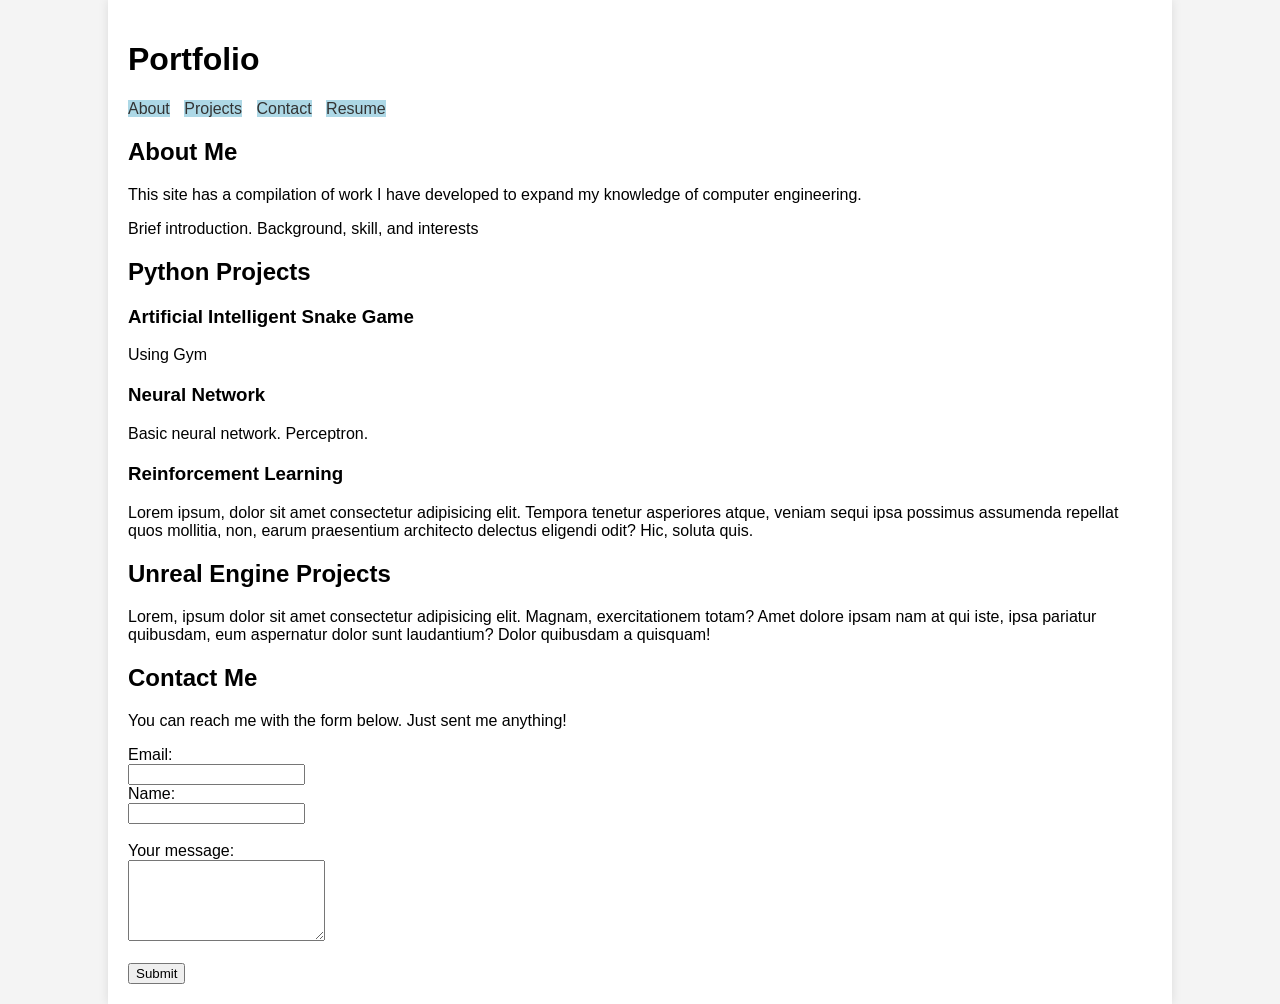
==== index.html @ d03c7f13 "add contact me form" ====
<!DOCTYPE html>
<html lang="en">

<head>
    <meta charset="UTF-8">
    <link rel="stylesheet" type="text/css" media="screen" href="style.css">

    <title>Digital Portfolio</title>
</head>
<body>
    <div class="container">
        <head>
            <h1>Portfolio</h1>
            <nav>
                <ul>
                    <li class="color-box"><a href="#about">About</a></li> 
                    <li class="color-box"><a href="#projects">Projects</a></li>
                    <li class="color-box"><a href="#contact">Contact</a></li>
                    <li class="color-box"><a href="https://karlozjose.github.io/Resume/" target="_blank">Resume</a></li>
                </ul>
            </nav>
        </head>
        
        <section id="about">
            <h2>About Me</h2>
            <p>This site has a compilation of work I have developed to expand my knowledge of computer engineering. 
            </p>
            <p>Brief introduction. Background, skill, and interests</p>
        </section>

        <section id="projects">
            <h2>Python Projects</h2>
            <div class="project">
                <h3>Artificial Intelligent Snake Game</h3>
                <!-- add image -->
                 <p>Using Gym</p>
            </div>

            <div class="project">
                <h3>Neural Network</h3>
                <!-- add image -->
                 <p>Basic neural network. Perceptron.</p>
            </div>

            <div class="project">
                <h3>Reinforcement Learning</h3>
                <!-- add image or gif -->
                 <p>Lorem ipsum, dolor sit amet consectetur adipisicing elit. Tempora tenetur asperiores atque, veniam sequi ipsa possimus assumenda repellat quos mollitia, non, earum praesentium architecto delectus eligendi odit? Hic, soluta quis.</p>
            </div>

            <h2>Unreal Engine Projects</h2>
            <div class="project">
                <p>Lorem, ipsum dolor sit amet consectetur adipisicing elit. Magnam, exercitationem totam? Amet dolore ipsam nam at qui iste, ipsa pariatur quibusdam, eum aspernatur dolor sunt laudantium? Dolor quibusdam a quisquam!</p>
            </div>
            <!-- add more proj -->
        </section>

        <section id="contact">
            <h2>Contact Me</h2>
            <p>You can reach me with the form below. Just sent me anything!</p>
            <!-- add a contact form -->
            <form action="https://formsubmit.co/54248bb4189c1a58d2a9a0d7b2546703" method="POST">
                <input type="hidden" name="_captcha" value="false">
                <label for="email">Email:</label><br>
                <input type="email" id="email" name="email" required><br>
                <label for="name">Name:</label><br>
                <input type="text" id="name" name="name" required><br><br>
                <label for="message">Your message:</label><br>
                <textarea id="message" name="message" rows ="5" cols ="22" required></textarea><br><br>
                <!-- <input type="text" name="message" placeholder = " Write your message" required><br> -->
                <button type="submit">Submit</button>
           </form>
        </section>
    </div>
    <script src="script.js"></script>
</body>
</html>
---- style.css ----
body {
    font-family: Arial, sans-serif;
    margin: 0;
    padding: 0;
    background-color: #f4f4f4;
}
textarea {
    font-family: Arial, sans-serif;
}

.container {
    width: 80%;
    margin: 0 auto;
    padding: 20px;
    background-color: #fff;
    box-shadow: 0 0 10px rgba(0,0,0,0.1);

}

header {
    text-align: center;
    padding: 20px 0;
    background-color: #333;
    color: #fff;
}

nav ul {
    list-style: none;
    padding: 0;
}
nav ul li {
    display: inline;
    margin-right: 10px;
}
nav ul li a {
    text-decoration: none;
    color: #333;
}

section {
    margin-top: 20px;
}

.project {
    margin-bottom: 20px;
}

.project img {
    max-width: 100%;
}

/* for javascript */
.color-box {
    background-color: lightblue;
    transition: 0.3s ease;
}
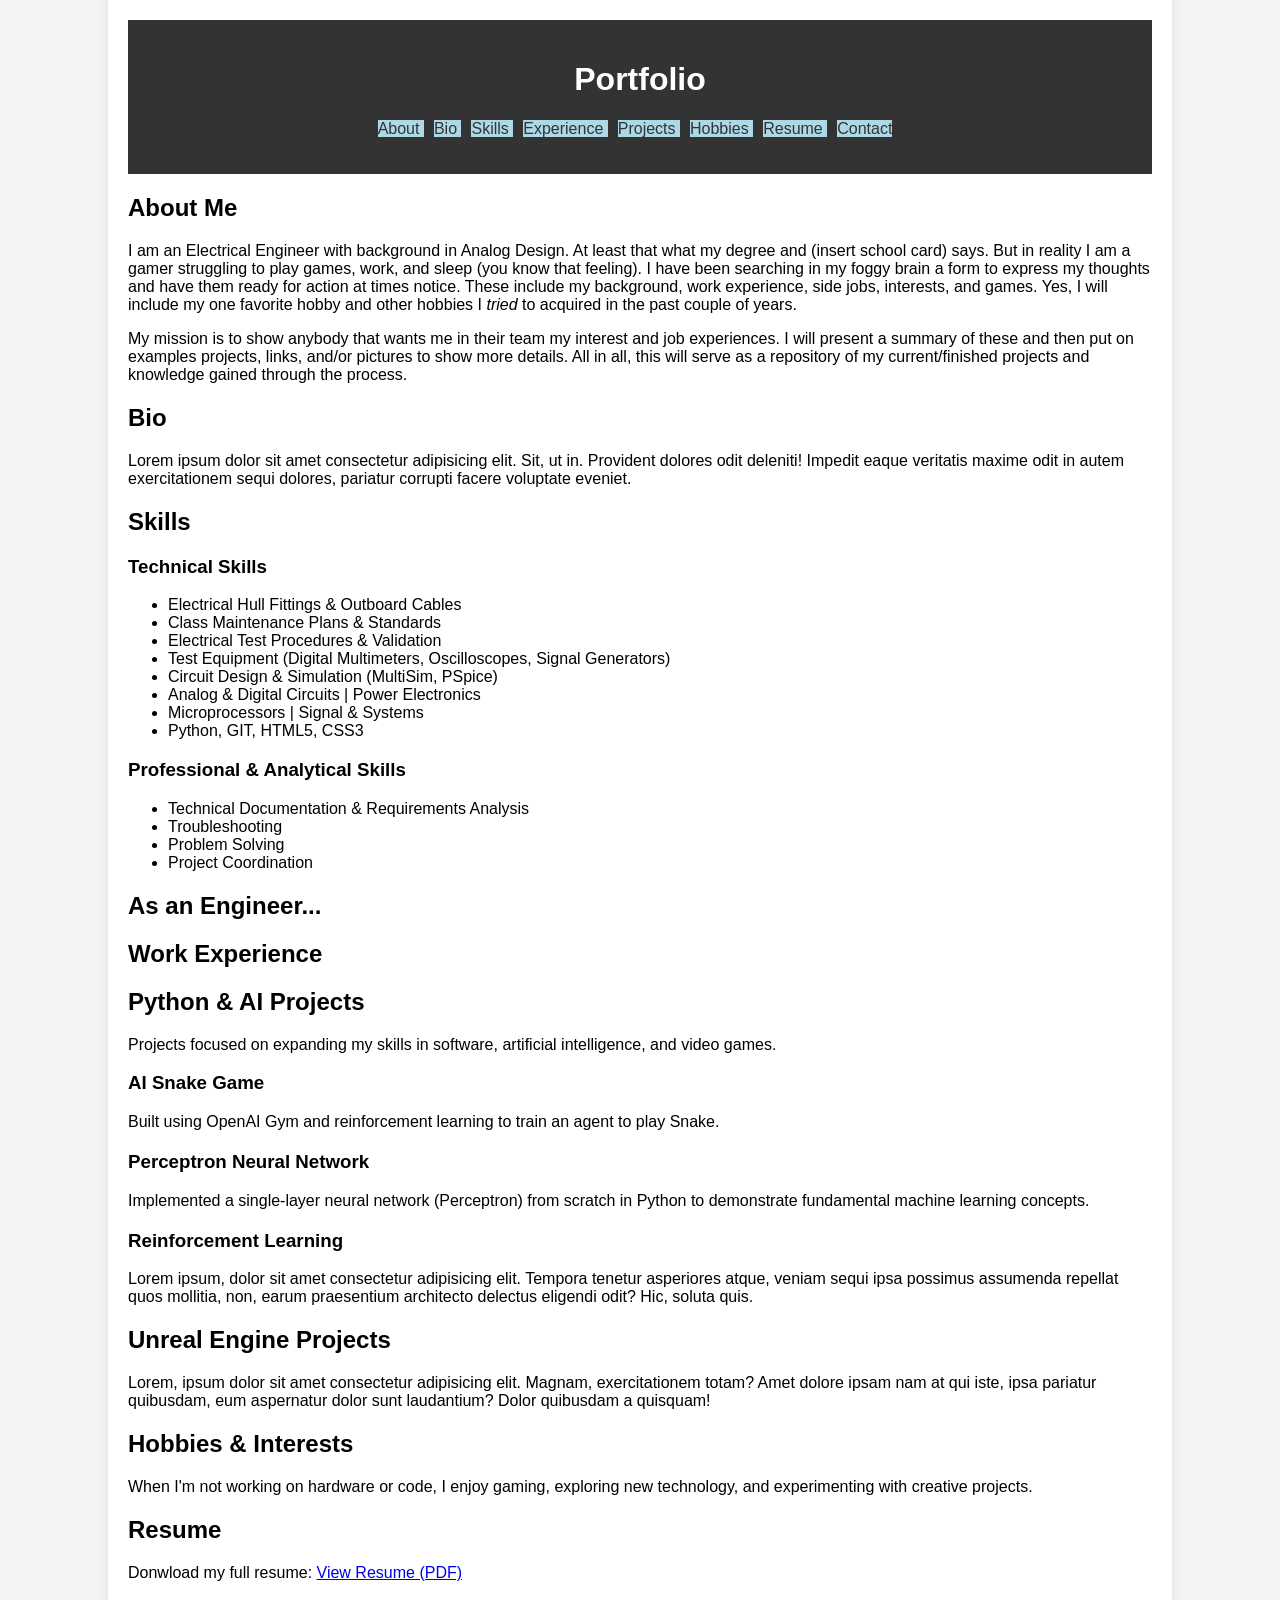
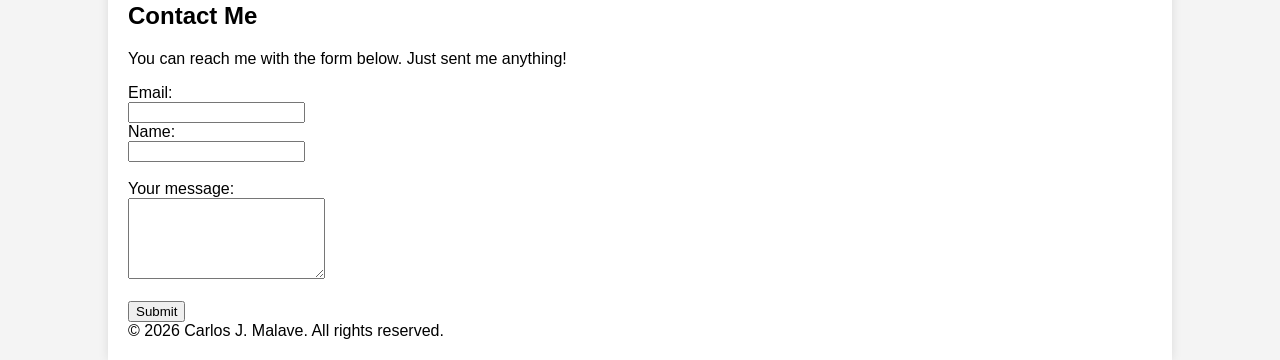
==== commit 2f85f68f: "Before messing CSS" ====
--- a/index.html
+++ b/index.html
@@ -3,75 +3,143 @@
 
 <head>
     <meta charset="UTF-8">
+    <meta name="viewport" content="width=device-width, initial-scale=1.0">
+    <title>Carlos J. Malave - Electrical Engineer</title>
     <link rel="stylesheet" type="text/css" media="screen" href="style.css">
 
-    <title>Digital Portfolio</title>
 </head>
 <body>
-    <div class="container">
-        <head>
+    <div class="container"> <!-- container, covers all the page -->
+        <!-- header info -->
+        <header>
             <h1>Portfolio</h1>
             <nav>
                 <ul>
-                    <li class="color-box"><a href="#about">About</a></li> 
-                    <li class="color-box"><a href="#projects">Projects</a></li>
-                    <li class="color-box"><a href="#contact">Contact</a></li>
-                    <li class="color-box"><a href="https://karlozjose.github.io/Resume/" target="_blank">Resume</a></li>
+                    <li class="color-box"><a href="#about">     About       </a></li>
+                    <li class="color-box"><a href="#bio">       Bio         </a></li>
+                    <li class="color-box"><a href="#skills">    Skills      </a></li>
+                    <li class="color-box"><a href="#experience">Experience  </a></li>
+                    <li class="color-box"><a href="#projects">  Projects    </a></li>
+                    <li class="color-box"><a href="#hobbies">   Hobbies     </a></li>
+                    <li class="color-box"><a href="#resume">    Resume      </a></li>
+                    <li class="color-box"><a href="#contact">   Contact     </a></li>
+                    <!-- <li class="color-box"><a href="https://karlozjose.github.io/Resume/" target="_blank">Resume</a></li> -->
                 </ul>
             </nav>
-        </head>
-        
-        <section id="about">
-            <h2>About Me</h2>
-            <p>This site has a compilation of work I have developed to expand my knowledge of computer engineering. 
-            </p>
-            <p>Brief introduction. Background, skill, and interests</p>
-        </section>
+        </header>
+        <!-- header info ends -->
 
-        <section id="projects">
-            <h2>Python Projects</h2>
-            <div class="project">
-                <h3>Artificial Intelligent Snake Game</h3>
-                <!-- add image -->
-                 <p>Using Gym</p>
-            </div>
+         <main>
+            <!-- About Section -->
+            <section id="about">
+                <h2>About Me</h2>
+                <!-- Brief introduction. Background, skill, and interests -->
+                <p>
+                    I am an Electrical Engineer with background in Analog Design. At least that what my degree and (insert school card) says. But in reality I am a gamer struggling to play games, work, and sleep (you  know that feeling). I have been searching in my foggy brain a form to express my thoughts and have them ready for action at times notice. These include my background, work experience, side jobs, interests, and games. Yes, I will include my one favorite hobby and other hobbies I <em>tried</em> to acquired in the past couple of years.
+                </p>
+                <p>
+                    My mission is to show anybody that wants me in their  team my interest and job experiences. I will present a summary of these and then put on examples projects, links, and/or pictures to show more details. All in all, this will serve as a repository of my current/finished projects and knowledge gained through the process.
+                </p>
+            </section>
+            <!-- Bio Section -->
+            <section id="bio">
+                <h2>Bio</h2>
+                <p>Lorem ipsum dolor sit amet consectetur adipisicing elit. Sit, ut in. Provident dolores odit deleniti! Impedit eaque veritatis maxime odit in autem exercitationem sequi dolores, pariatur corrupti facere voluptate eveniet.</p>
 
-            <div class="project">
-                <h3>Neural Network</h3>
-                <!-- add image -->
-                 <p>Basic neural network. Perceptron.</p>
-            </div>
+            </section>
 
-            <div class="project">
-                <h3>Reinforcement Learning</h3>
-                <!-- add image or gif -->
-                 <p>Lorem ipsum, dolor sit amet consectetur adipisicing elit. Tempora tenetur asperiores atque, veniam sequi ipsa possimus assumenda repellat quos mollitia, non, earum praesentium architecto delectus eligendi odit? Hic, soluta quis.</p>
-            </div>
+            <!-- Skills Section -->
+            <section id="skills">
+                <h2>Skills</h2>
+                <div class="skill-category">
+                    <h3>Technical Skills</h3>
+                    <ul>
+                        <li>Electrical Hull Fittings & Outboard Cables</li>
+                        <li>Class Maintenance Plans & Standards</li>
+                        <li>Electrical Test Procedures & Validation</li>
+                        <li>Test Equipment (Digital Multimeters, Oscilloscopes, Signal Generators)</li>
+                        <li>Circuit Design & Simulation (MultiSim, PSpice)</li>
+                        <li>Analog & Digital Circuits | Power Electronics</li>
+                        <li>Microprocessors | Signal & Systems</li>
+                        <li>Python, GIT, HTML5, CSS3</li>
+                     </ul>
+                </div>
+                <div class="skill-category">
+                    <h3>Professional & Analytical Skills</h3>
+                    <ul>
+                        <li>Technical Documentation & Requirements Analysis</li>
+                        <li>Troubleshooting</li>
+                        <li>Problem Solving</li>
+                        <li>Project Coordination</li>
+                    </ul>
+                </div>
+            </section>
 
-            <h2>Unreal Engine Projects</h2>
-            <div class="project">
-                <p>Lorem, ipsum dolor sit amet consectetur adipisicing elit. Magnam, exercitationem totam? Amet dolore ipsam nam at qui iste, ipsa pariatur quibusdam, eum aspernatur dolor sunt laudantium? Dolor quibusdam a quisquam!</p>
-            </div>
-            <!-- add more proj -->
-        </section>
+            <section id="experience">
+                <h2>As an Engineer...</h2>
+                <h2>Work Experience</h2>
 
-        <section id="contact">
-            <h2>Contact Me</h2>
-            <p>You can reach me with the form below. Just sent me anything!</p>
-            <!-- add a contact form -->
-            <form action="https://formsubmit.co/54248bb4189c1a58d2a9a0d7b2546703" method="POST">
-                <input type="hidden" name="_captcha" value="false">
-                <label for="email">Email:</label><br>
-                <input type="email" id="email" name="email" required><br>
-                <label for="name">Name:</label><br>
-                <input type="text" id="name" name="name" required><br><br>
-                <label for="message">Your message:</label><br>
-                <textarea id="message" name="message" rows ="5" cols ="22" required></textarea><br><br>
-                <!-- <input type="text" name="message" placeholder = " Write your message" required><br> -->
-                <button type="submit">Submit</button>
-           </form>
-        </section>
-    </div>
+            </section>
+
+            <section id="projects">
+                <h2>Python & AI Projects</h2>
+                <p>Projects focused on expanding my skills in software, artificial intelligence, and video games.</p>
+                <div class="project">
+                    <h3>AI Snake Game</h3>
+                    <!-- add image -->
+                     <p>Built using OpenAI Gym and reinforcement learning to train an agent to play Snake.</p>
+                </div>
+                <div class="project">
+                    <h3>Perceptron Neural Network</h3>
+                    <!-- add image -->
+                     <p>Implemented a single-layer neural network (Perceptron) from scratch in Python to demonstrate fundamental machine learning concepts.</p>
+                </div>
+                <div class="project">
+                    <h3>Reinforcement Learning</h3>
+                    <!-- add image or gif -->
+                     <p>Lorem ipsum, dolor sit amet consectetur adipisicing elit. Tempora tenetur asperiores atque, veniam sequi ipsa possimus assumenda repellat quos mollitia, non, earum praesentium architecto delectus eligendi odit? Hic, soluta quis.</p>
+                </div>
+                <h2>Unreal Engine Projects</h2>
+                <div class="project">
+                    <p>Lorem, ipsum dolor sit amet consectetur adipisicing elit. Magnam, exercitationem totam? Amet dolore ipsam nam at qui iste, ipsa pariatur quibusdam, eum aspernatur dolor sunt laudantium? Dolor quibusdam a quisquam!</p>
+                </div>
+                <!-- add more proj -->
+            </section>
+
+            <!-- Hobbies section -->
+            <section id="hobbies">
+                <h2>Hobbies & Interests</h2>
+                <p>When I'm not working on hardware or code, I enjoy gaming, exploring new technology, and experimenting with creative projects.</p>
+            </section>
+
+            <!-- Resume Section -->
+            <section id="resume">
+                <h2>Resume</h2>
+                <p>Donwload my full resume: <a href="/files/Carlos J. Malave Resume.pdf" target="_blank" rel="noopener noreferrer">View Resume (PDF)</a></p>
+            </section>
+
+            <section id="contact">
+                <h2>Contact Me</h2>
+                <p>You can reach me with the form below. Just sent me anything!</p>
+                <!-- add a contact form -->
+                <form action="https://formsubmit.co/54248bb4189c1a58d2a9a0d7b2546703" method="POST">
+                    <input type="hidden" name="_captcha" value="false">
+                    <label for="email">Email:</label><br>
+                    <input type="email" id="email" name="email" required><br>
+                    <label for="name">Name:</label><br>
+                    <input type="text" id="name" name="name" required><br><br>
+                    <label for="message">Your message:</label><br>
+                    <textarea id="message" name="message" rows ="5" cols ="22" required></textarea><br><br>
+                    <!-- <input type="text" name="message" placeholder = " Write your message" required><br> -->
+                    <button type="submit">Submit</button>
+               </form>
+            </section>
+         </main>
+         <footer>
+            &copy; 2026 Carlos J. Malave. All rights reserved.
+         </footer>
+    </div> <!-- container ends -->
+
     <script src="script.js"></script>
 </body>
 </html>
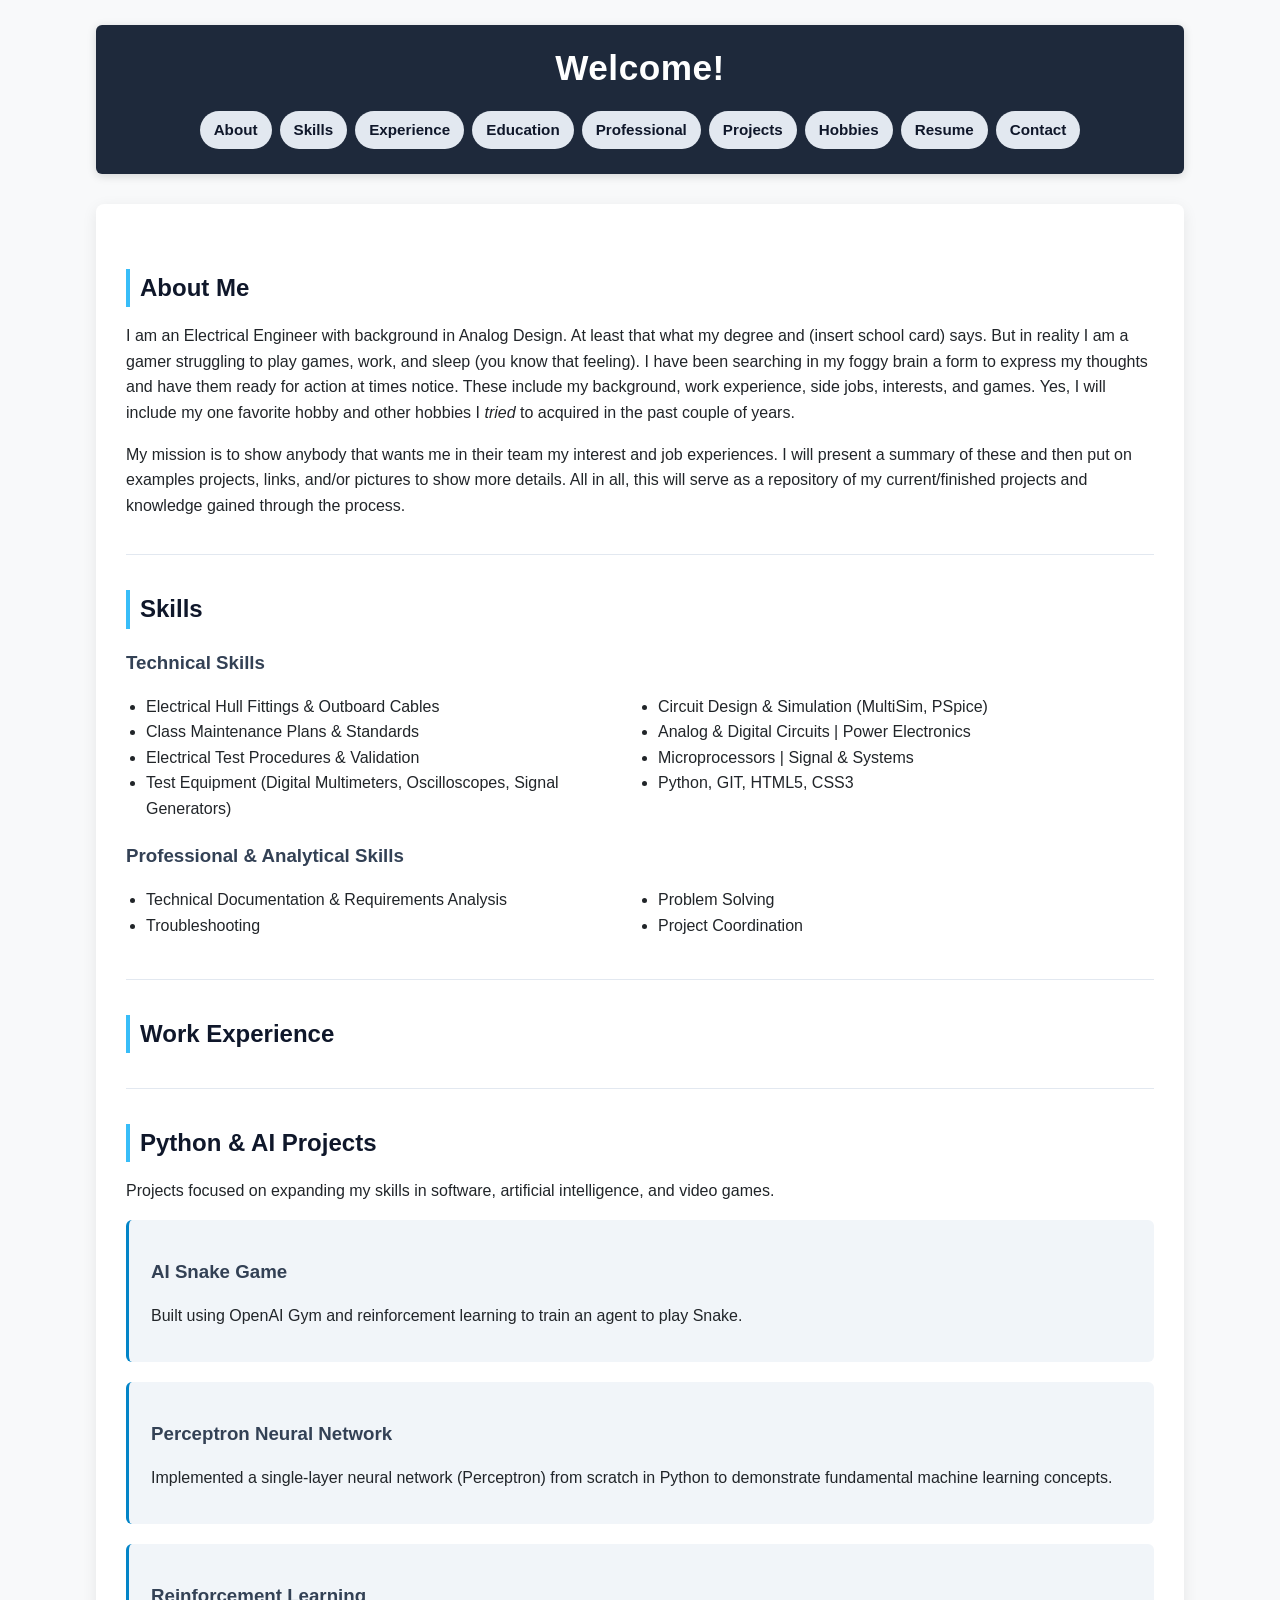
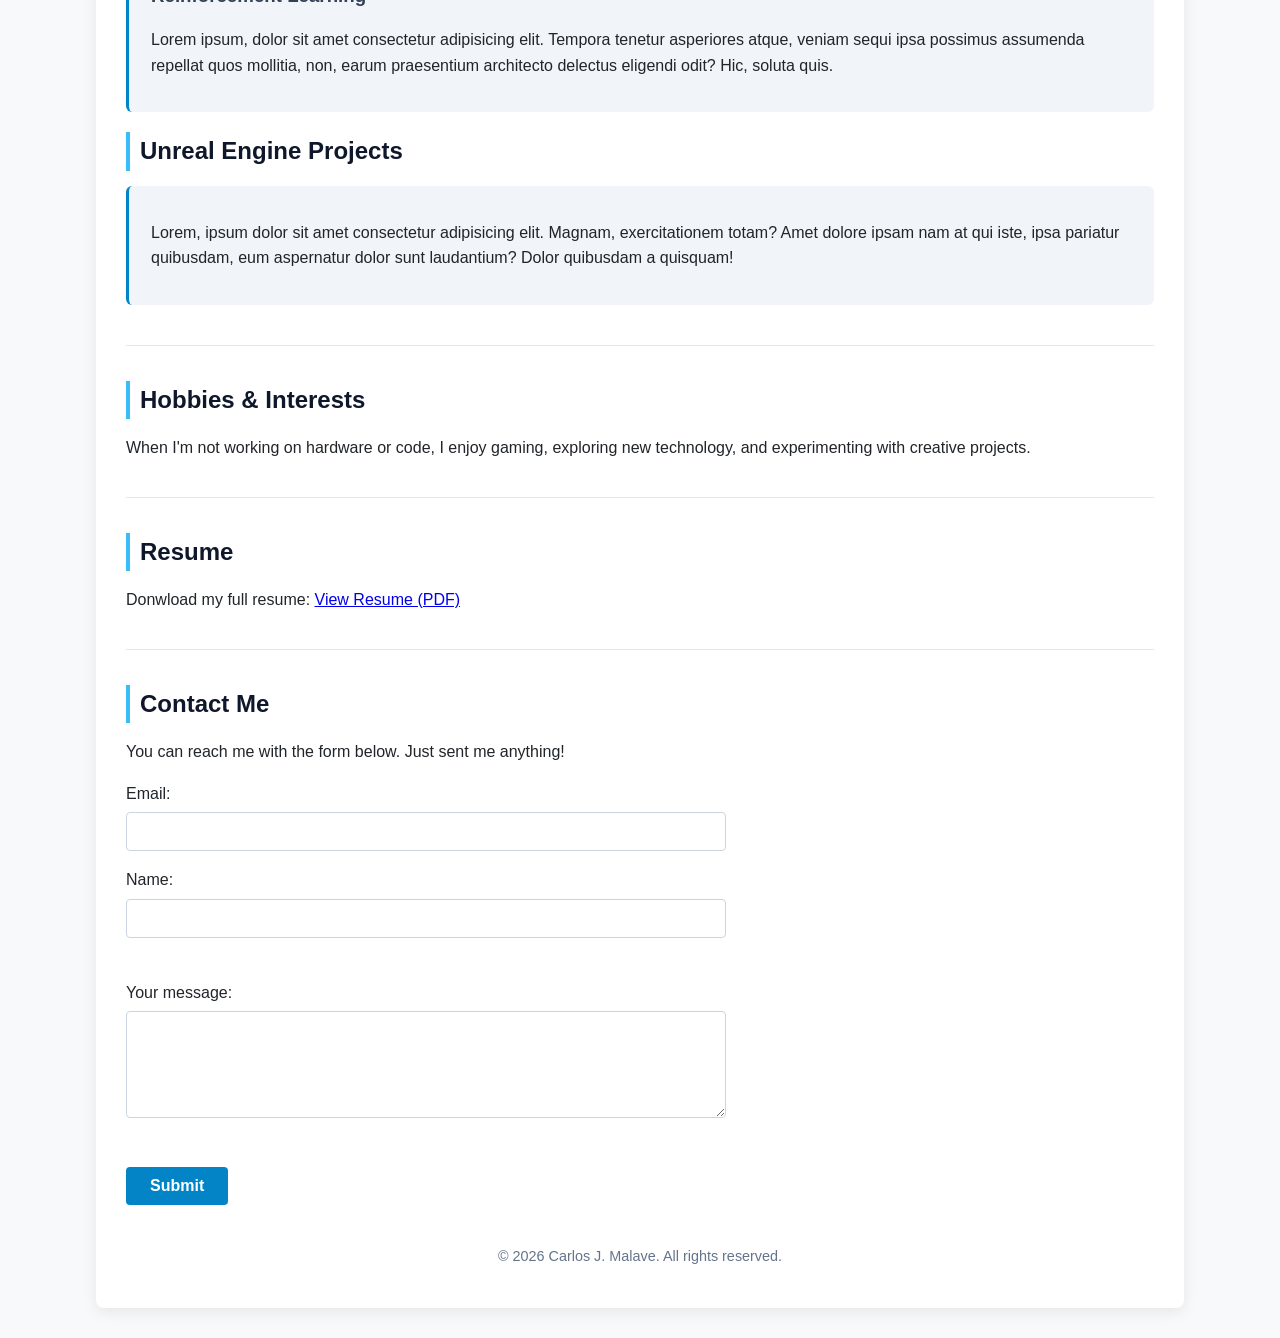
==== commit f4d89217: "Sticky Nav" ====
--- a/index.html
+++ b/index.html
@@ -9,26 +9,27 @@
 
 </head>
 <body>
+    <!-- header info -->
+    <header>
+        <h1>Welcome!</h1>
+        <nav>
+            <ul>
+                <li class="color-box"><a href="#about">     About       </a></li>
+                <!-- <li class="color-box"><a href="#bio">       Bio         </a></li> -->
+                <li class="color-box"><a href="#skills">    Skills      </a></li>
+                <li class="color-box"><a href="#experience">Experience  </a></li>
+                <li class="color-box"><a href="#Education">Education   </a></li>
+                <li class="color-box"><a href="#professional">Professional </a></li>
+                <li class="color-box"><a href="#projects">  Projects    </a></li>
+                <li class="color-box"><a href="#hobbies">   Hobbies     </a></li>
+                <li class="color-box"><a href="#resume">    Resume      </a></li>
+                <li class="color-box"><a href="#contact">   Contact     </a></li>
+            </ul>
+        </nav>
+    </header>
+    <!-- header info ends -->
+    
     <div class="container"> <!-- container, covers all the page -->
-        <!-- header info -->
-        <header>
-            <h1>Portfolio</h1>
-            <nav>
-                <ul>
-                    <li class="color-box"><a href="#about">     About       </a></li>
-                    <li class="color-box"><a href="#bio">       Bio         </a></li>
-                    <li class="color-box"><a href="#skills">    Skills      </a></li>
-                    <li class="color-box"><a href="#experience">Experience  </a></li>
-                    <li class="color-box"><a href="#projects">  Projects    </a></li>
-                    <li class="color-box"><a href="#hobbies">   Hobbies     </a></li>
-                    <li class="color-box"><a href="#resume">    Resume      </a></li>
-                    <li class="color-box"><a href="#contact">   Contact     </a></li>
-                    <!-- <li class="color-box"><a href="https://karlozjose.github.io/Resume/" target="_blank">Resume</a></li> -->
-                </ul>
-            </nav>
-        </header>
-        <!-- header info ends -->
-
          <main>
             <!-- About Section -->
             <section id="about">
@@ -42,7 +43,7 @@
                 </p>
             </section>
             <!-- Bio Section -->
-            <section id="bio">
+            <section id="bio" hidden>
                 <h2>Bio</h2>
                 <p>Lorem ipsum dolor sit amet consectetur adipisicing elit. Sit, ut in. Provident dolores odit deleniti! Impedit eaque veritatis maxime odit in autem exercitationem sequi dolores, pariatur corrupti facere voluptate eveniet.</p>
 
@@ -76,7 +77,6 @@
             </section>
 
             <section id="experience">
-                <h2>As an Engineer...</h2>
                 <h2>Work Experience</h2>
 
             </section>
@@ -122,7 +122,7 @@
                 <h2>Contact Me</h2>
                 <p>You can reach me with the form below. Just sent me anything!</p>
                 <!-- add a contact form -->
-                <form action="https://formsubmit.co/54248bb4189c1a58d2a9a0d7b2546703" method="POST">
+                <form action="https://formsubmit.co/el/libeje" method="POST" enctype="multipart/form-data">
                     <input type="hidden" name="_captcha" value="false">
                     <label for="email">Email:</label><br>
                     <input type="email" id="email" name="email" required><br>
@@ -140,6 +140,7 @@
          </footer>
     </div> <!-- container ends -->
 
-    <script src="script.js"></script>
+    <!-- not used -->
+    <!-- <script src="script.js"></script> -->
 </body>
 </html>
--- a/style.css
+++ b/style.css
@@ -1,56 +1,197 @@
+/* General Reset & Base Styles */
+* {
+    box-sizing: border-box;
+}
+
+html {
+    scroll-behavior: smooth;
+}
+
+section {
+    scroll-margin-top: 185px;
+}
+
 body {
-    font-family: Arial, sans-serif;
+    font-family: 'Segoe UI', Tahoma, Geneva, Verdana, sans-serif;
     margin: 0;
     padding: 0;
-    background-color: #f4f4f4;
-}
-textarea {
-    font-family: Arial, sans-serif;
+    background-color: #f8f9fa;
+    color: #212529;
+    line-height: 1.6;
 }
 
+/* Page Container */
 .container {
-    width: 80%;
-    margin: 0 auto;
-    padding: 20px;
-    background-color: #fff;
-    box-shadow: 0 0 10px rgba(0,0,0,0.1);
-
+    width: 85%;
+    max-width: 1100px;
+    margin: 30px auto;
+    padding: 30px;
+    background-color: #ffffff;
+    box-shadow: 0 4px 15px rgba(0, 0, 0, 0.08);
+    border-radius: 8px;
 }
 
+/* Header & Navigation */
 header {
+    /* Sticky behavior */
+    position: sticky;
+    top: 0;
+    z-index: 1000; 
+
+    /* Visuals */
+    width: 85%;
+    max-width: 1100px;
+    margin: 25px auto;
     text-align: center;
-    padding: 20px 0;
-    background-color: #333;
-    color: #fff;
+    padding: 25px 20px;
+    padding-top: 15px;
+    background-color: #1e293b;
+    color: #ffffff;
+    border-radius: 6px;
+    box-shadow: 0 2px 10px rgba(0, 0, 0, 0.15);
+}
+
+header h1 {
+    margin: 0 0 15px 0;
+    font-size: 2.2rem;
+    letter-spacing: 0.5px;
 }
 
 nav ul {
     list-style: none;
     padding: 0;
-}
-nav ul li {
-    display: inline;
-    margin-right: 10px;
-}
-nav ul li a {
-    text-decoration: none;
-    color: #333;
+    margin: 0;
+    display: flex;
+    flex-wrap: wrap;
+    justify-content: center;
+    gap: 8px;
 }
 
-section {
-    margin-top: 20px;
+nav ul li {
+    display: inline-block;
 }
 
+/* Styled Navigation Pills */
+.color-box {
+    background-color: #e2e8f0;
+    border-radius: 20px;
+    padding: 6px 14px;
+    transition: background-color 0.3s ease, transform 0.2s ease;
+}
+
+.color-box:hover {
+    background-color: #38bdf8;
+    transform: translateY(-2px);
+}
+
+.color-box a {
+    text-decoration: none;
+    color: #0f172a;
+    font-weight: 600;
+    font-size: 0.95rem;
+}
+
+.color-box:hover a {
+    color: #ffffff;
+}
+
+/* Content Sections */
+section {
+    margin-top: 35px;
+    padding-bottom: 20px;
+    border-bottom: 1px solid #e2e8f0;
+}
+
+section:last-of-type {
+    border-bottom: none;
+}
+
+h2 {
+    color: #0f172a;
+    border-left: 4px solid #38bdf8;
+    padding-left: 10px;
+    margin-bottom: 15px;
+}
+
+h3 {
+    color: #334155;
+    margin-bottom: 8px;
+}
+
+/* Skills Layout */
+.skill-category {
+    margin-bottom: 20px;
+}
+
+.skill-category ul {
+    columns: 2;
+    -webkit-columns: 2;
+    -moz-columns: 2;
+    padding-left: 20px;
+}
+
+/* Projects Cards */
 .project {
+    background: #f1f5f9;
+    padding: 18px 22px;
+    border-radius: 6px;
     margin-bottom: 20px;
+    border-left: 3px solid #0284c7;
 }
 
 .project img {
     max-width: 100%;
+    height: auto;
+    border-radius: 4px;
+    margin-top: 10px;
 }
 
-/* for javascript */
-.color-box {
-    background-color: lightblue;
-    transition: 0.3s ease;
+/* Contact Form Styling */
+form {
+    max-width: 600px;
+}
+
+input[type="text"],
+input[type="email"],
+textarea {
+    width: 100%;
+    padding: 10px 12px;
+    margin-top: 6px;
+    margin-bottom: 16px;
+    border: 1px solid #cbd5e1;
+    border-radius: 4px;
+    font-family: inherit;
+    font-size: 0.95rem;
+}
+
+input[type="text"]:focus,
+input[type="email"]:focus,
+textarea:focus {
+    outline: none;
+    border-color: #0284c7;
+    box-shadow: 0 0 0 3px rgba(2, 132, 199, 0.15);
+}
+
+button[type="submit"] {
+    background-color: #0284c7;
+    color: #ffffff;
+    border: none;
+    padding: 10px 24px;
+    font-size: 1rem;
+    font-weight: 600;
+    border-radius: 4px;
+    cursor: pointer;
+    transition: background-color 0.2s ease;
+}
+
+button[type="submit"]:hover {
+    background-color: #0369a1;
+}
+
+/* Footer */
+footer {
+    text-align: center;
+    padding: 20px 0 10px 0;
+    color: #64748b;
+    font-size: 0.9rem;
 }
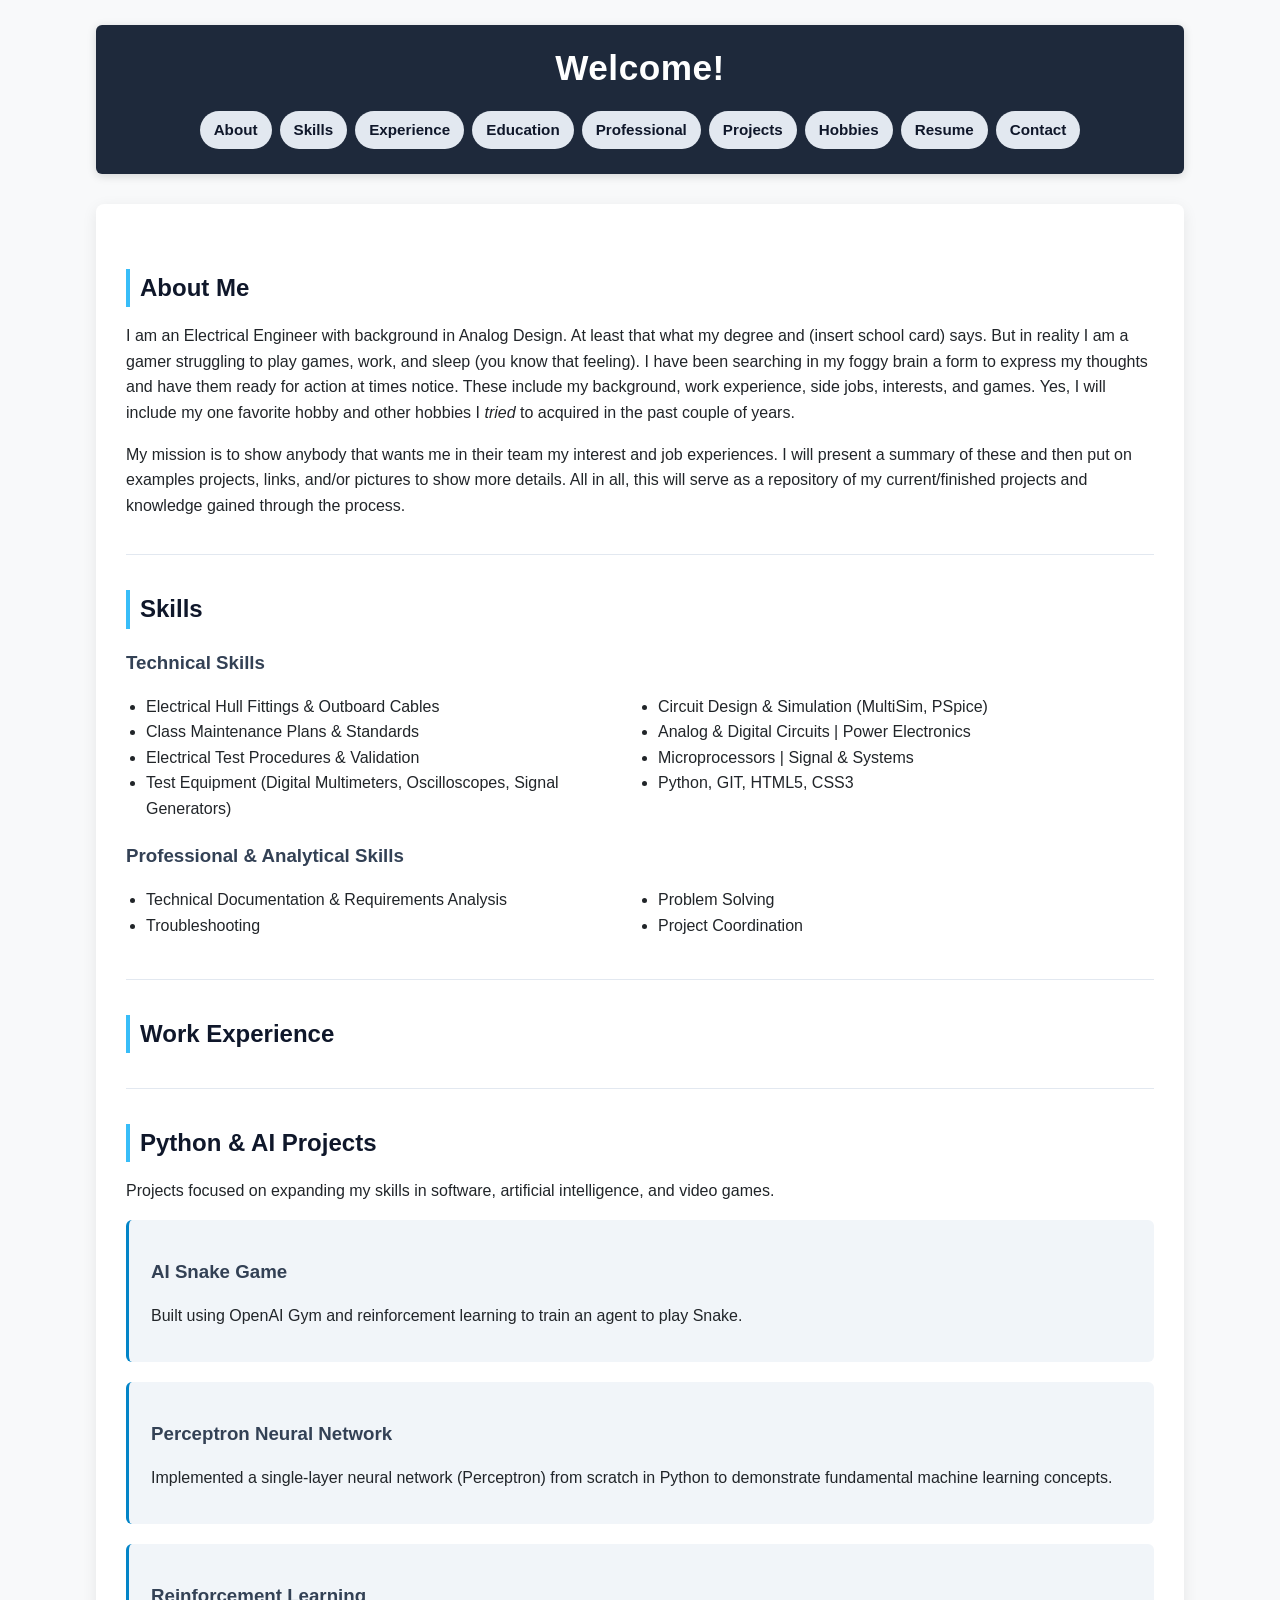
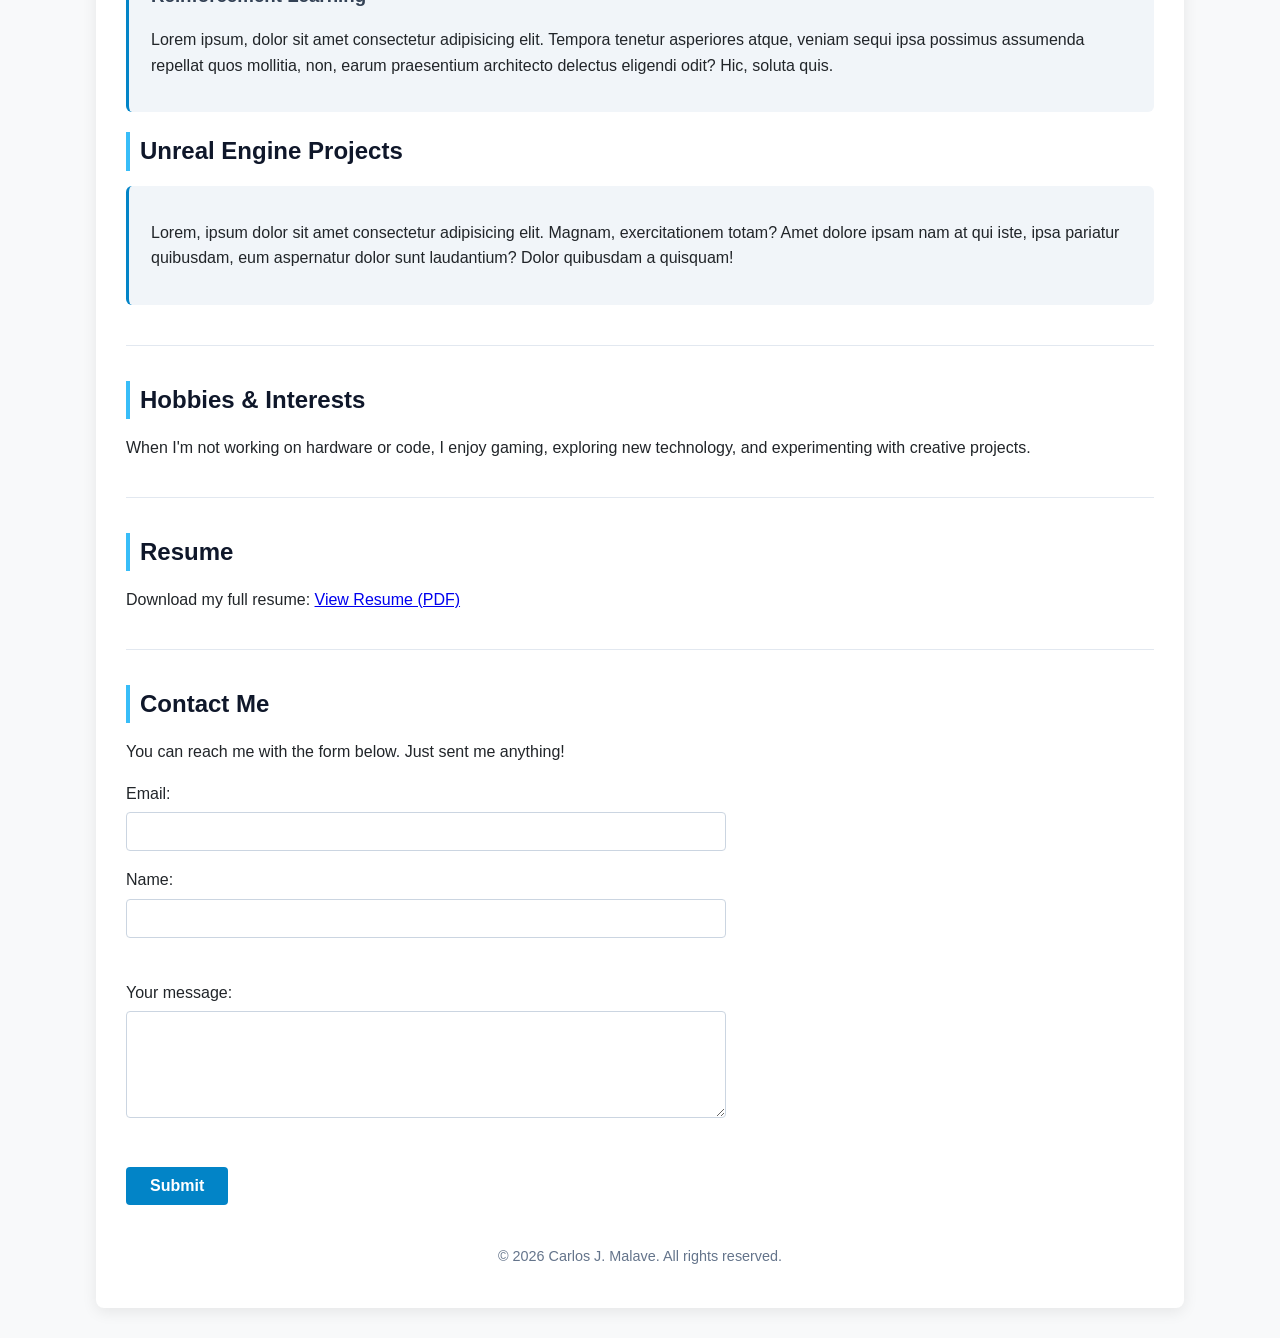
==== commit 2452b648: "Link Fixed" ====
--- a/index.html
+++ b/index.html
@@ -15,10 +15,9 @@
         <nav>
             <ul>
                 <li class="color-box"><a href="#about">     About       </a></li>
-                <!-- <li class="color-box"><a href="#bio">       Bio         </a></li> -->
                 <li class="color-box"><a href="#skills">    Skills      </a></li>
                 <li class="color-box"><a href="#experience">Experience  </a></li>
-                <li class="color-box"><a href="#Education">Education   </a></li>
+                <li class="color-box"><a href="#Education"> Education   </a></li>
                 <li class="color-box"><a href="#professional">Professional </a></li>
                 <li class="color-box"><a href="#projects">  Projects    </a></li>
                 <li class="color-box"><a href="#hobbies">   Hobbies     </a></li>
@@ -115,7 +114,7 @@
             <!-- Resume Section -->
             <section id="resume">
                 <h2>Resume</h2>
-                <p>Donwload my full resume: <a href="/files/Carlos J. Malave Resume.pdf" target="_blank" rel="noopener noreferrer">View Resume (PDF)</a></p>
+                <p>Download my full resume: <a href="files/Carlos J. Malave Resume.pdf" target="_blank" rel="noopener noreferrer">View Resume (PDF)</a></p> <!-- Do not use leading "/" -->
             </section>
 
             <section id="contact">
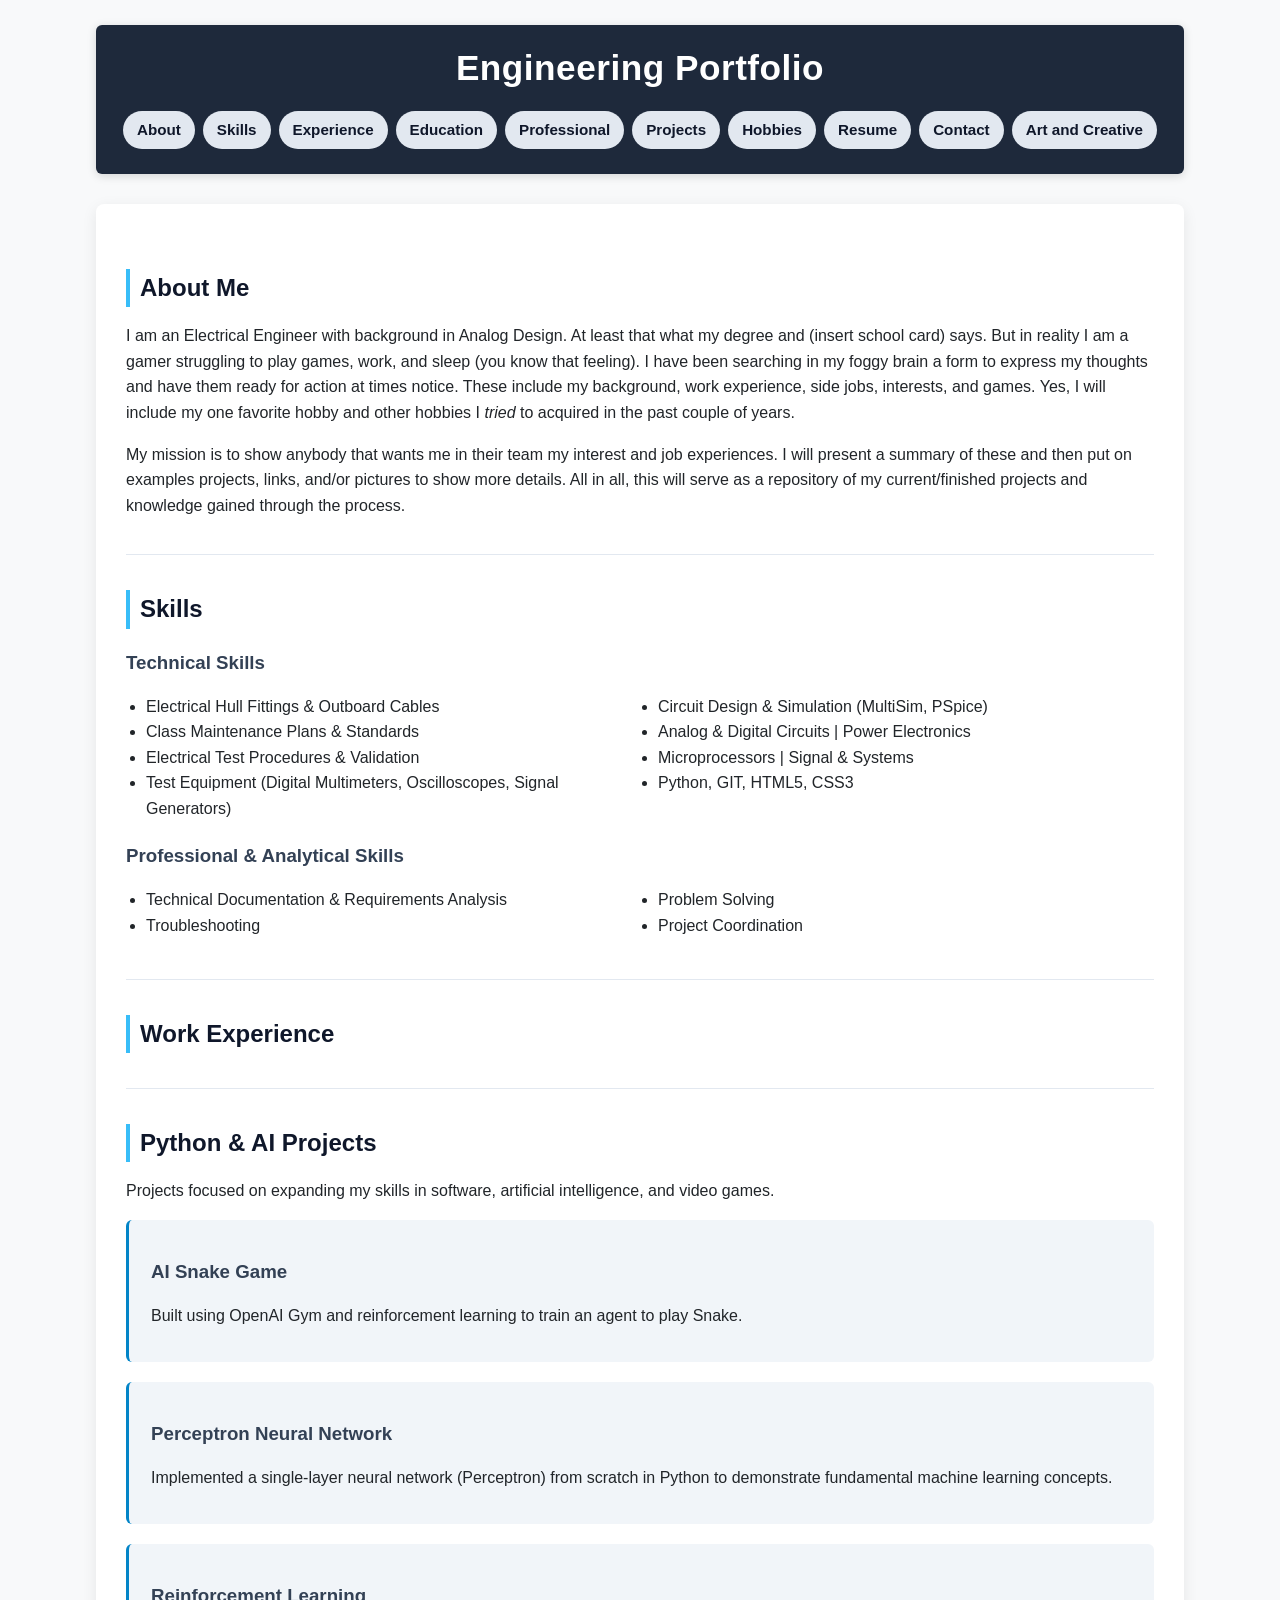
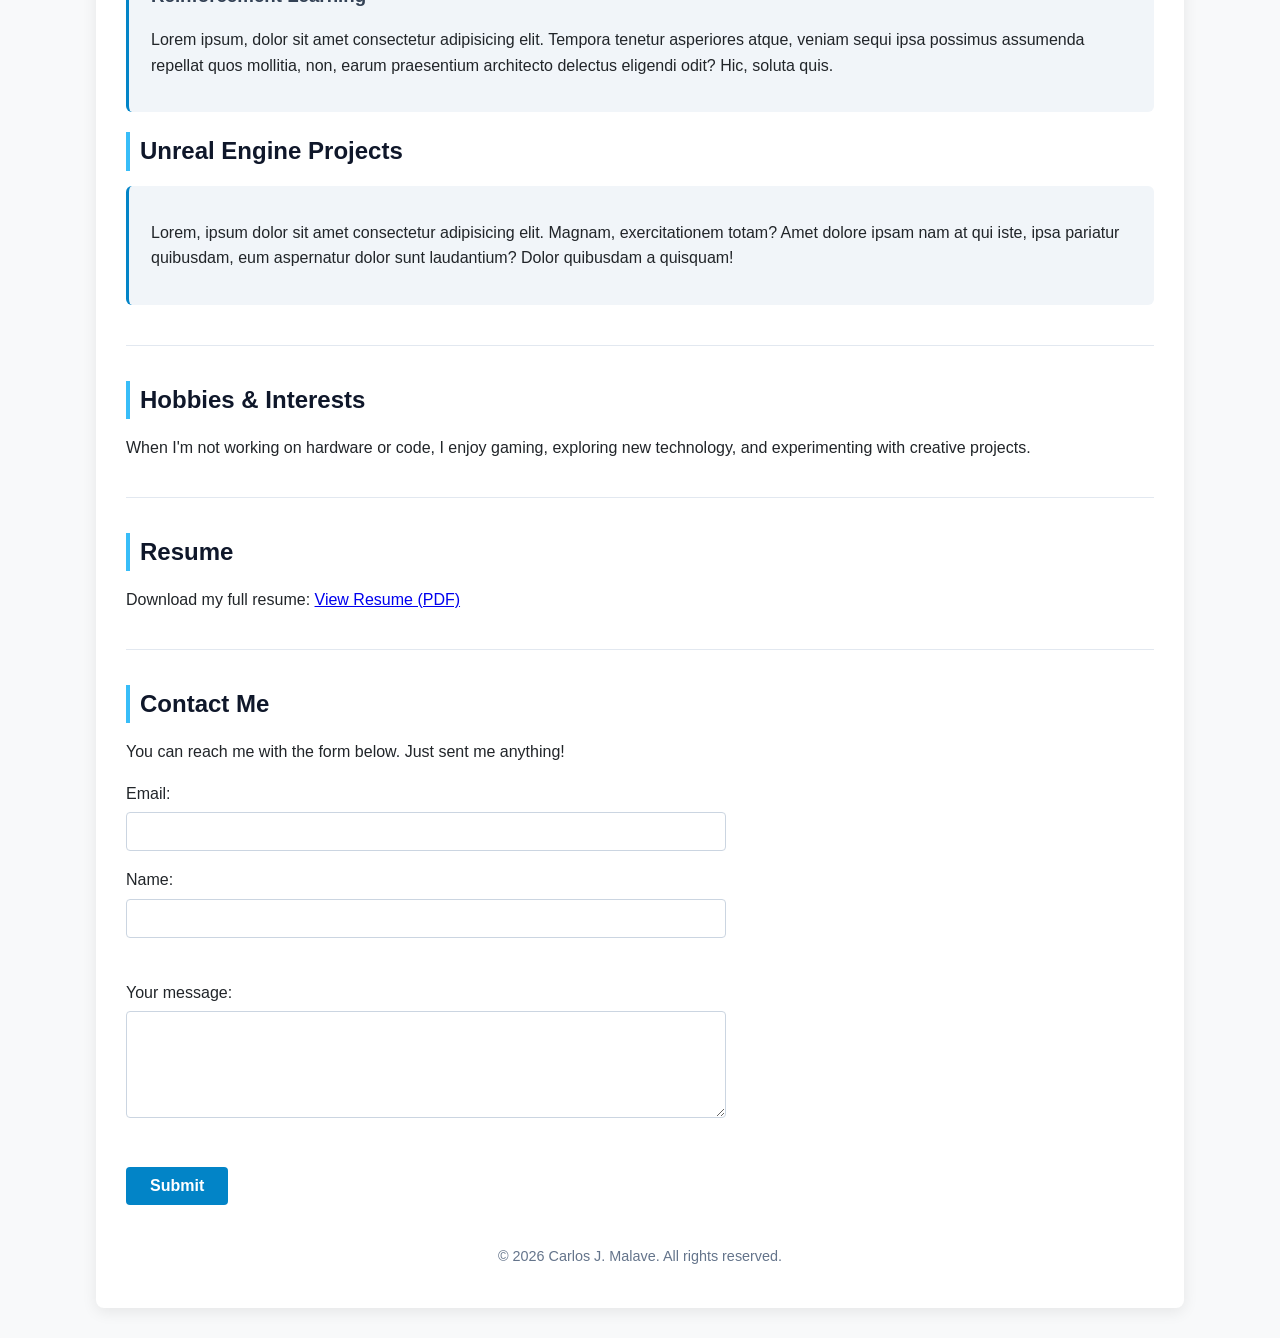
==== commit 6d06afc4: "Transitions" ====
--- a/index.html
+++ b/index.html
@@ -11,18 +11,20 @@
 <body>
     <!-- header info -->
     <header>
-        <h1>Welcome!</h1>
+        <h1>Engineering Portfolio</h1>
         <nav>
             <ul>
                 <li class="color-box"><a href="#about">     About       </a></li>
                 <li class="color-box"><a href="#skills">    Skills      </a></li>
                 <li class="color-box"><a href="#experience">Experience  </a></li>
                 <li class="color-box"><a href="#Education"> Education   </a></li>
-                <li class="color-box"><a href="#professional">Professional </a></li>
+                <li class="color-box"><a href="#professional">Professional      </a></li>
                 <li class="color-box"><a href="#projects">  Projects    </a></li>
                 <li class="color-box"><a href="#hobbies">   Hobbies     </a></li>
                 <li class="color-box"><a href="#resume">    Resume      </a></li>
                 <li class="color-box"><a href="#contact">   Contact     </a></li>
+                <!-- External links -->
+                <li class="color-box"><a href="art.html">   Art and Creative    </a></li>
             </ul>
         </nav>
     </header>
@@ -129,7 +131,6 @@
                     <input type="text" id="name" name="name" required><br><br>
                     <label for="message">Your message:</label><br>
                     <textarea id="message" name="message" rows ="5" cols ="22" required></textarea><br><br>
-                    <!-- <input type="text" name="message" placeholder = " Write your message" required><br> -->
                     <button type="submit">Submit</button>
                </form>
             </section>
@@ -140,6 +141,6 @@
     </div> <!-- container ends -->
 
     <!-- not used -->
-    <!-- <script src="script.js"></script> -->
+    <script src="script.js"></script>
 </body>
 </html>
--- a/style.css
+++ b/style.css
@@ -18,6 +18,19 @@
     background-color: #f8f9fa;
     color: #212529;
     line-height: 1.6;
+    /* Fade-in setup */
+    opacity: 0;
+    transition: opacity 0.4s ease-in-out;
+}
+
+/* Class added when page is ready */
+body.page-loaded {
+    opacity: 1;
+}
+
+/* Class added when leaving page */
+body.page-fading-out {
+    opacity: 0;
 }
 
 /* Page Container */
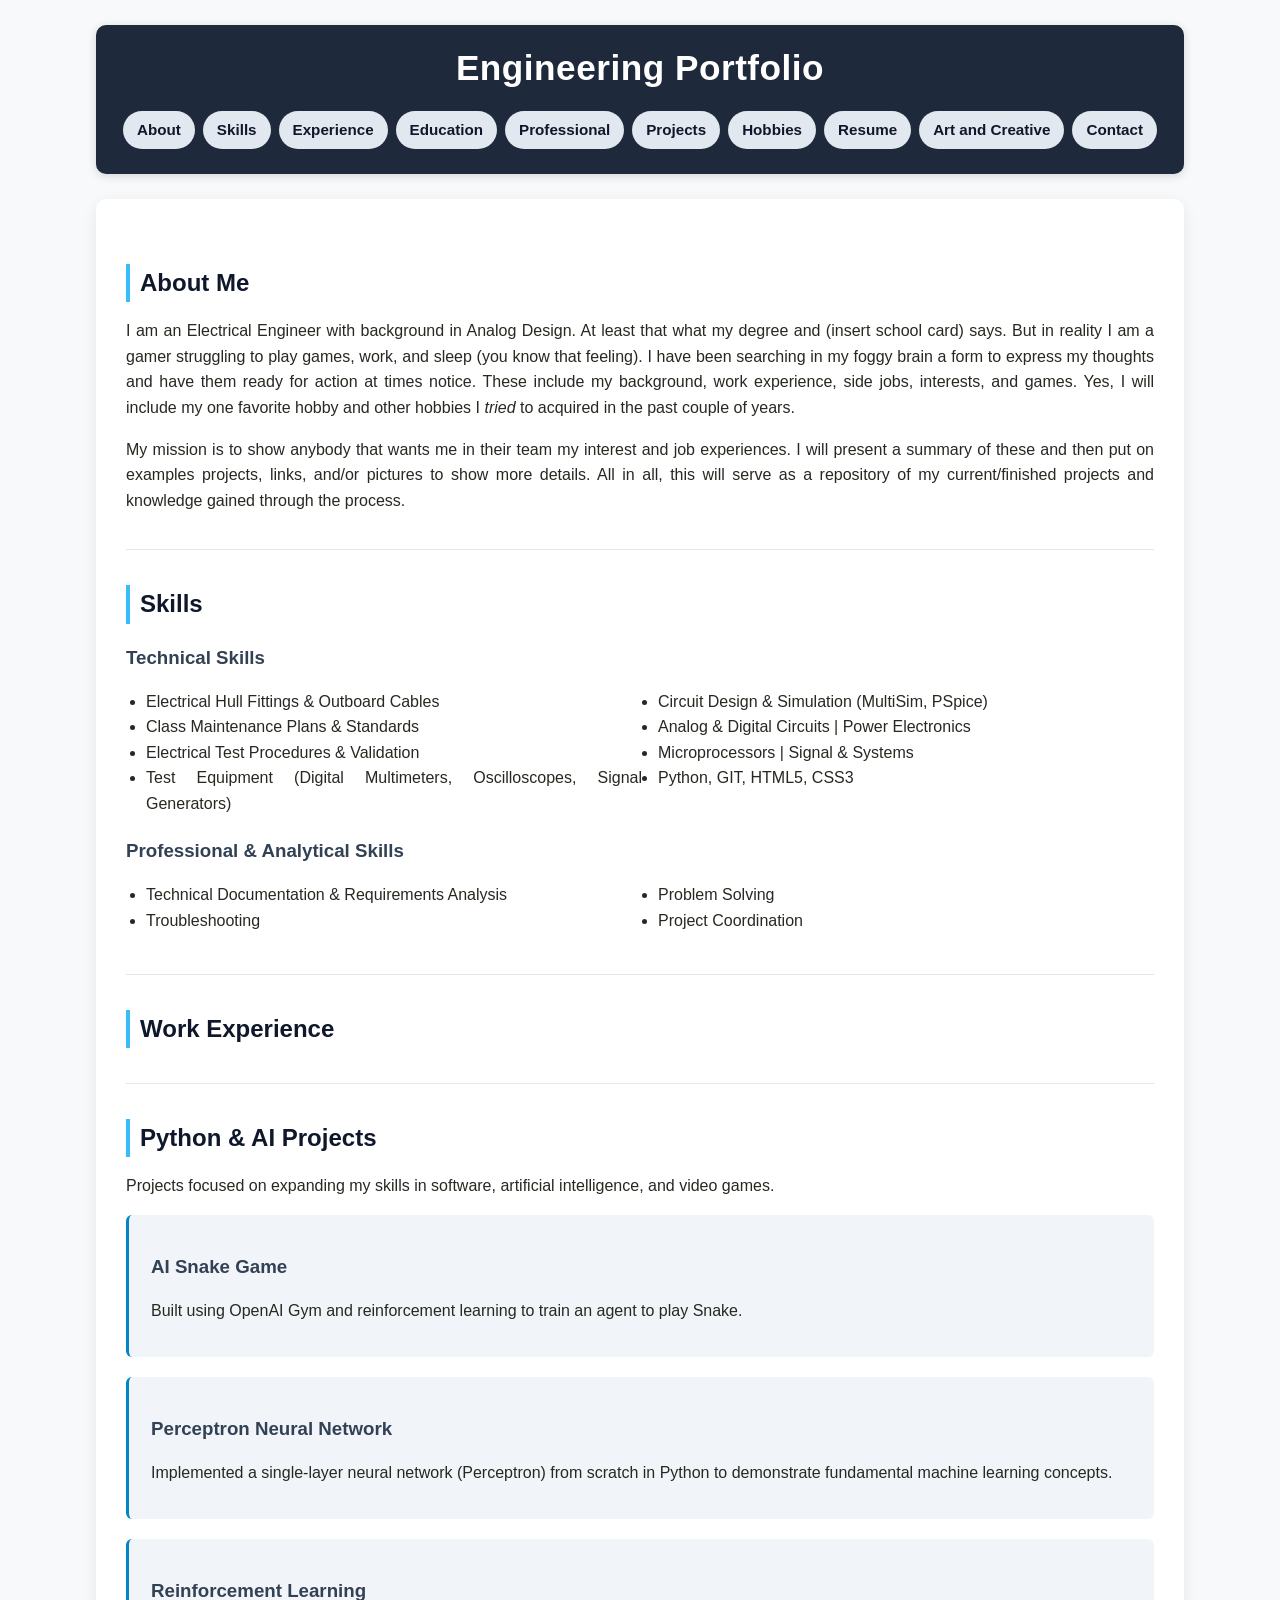
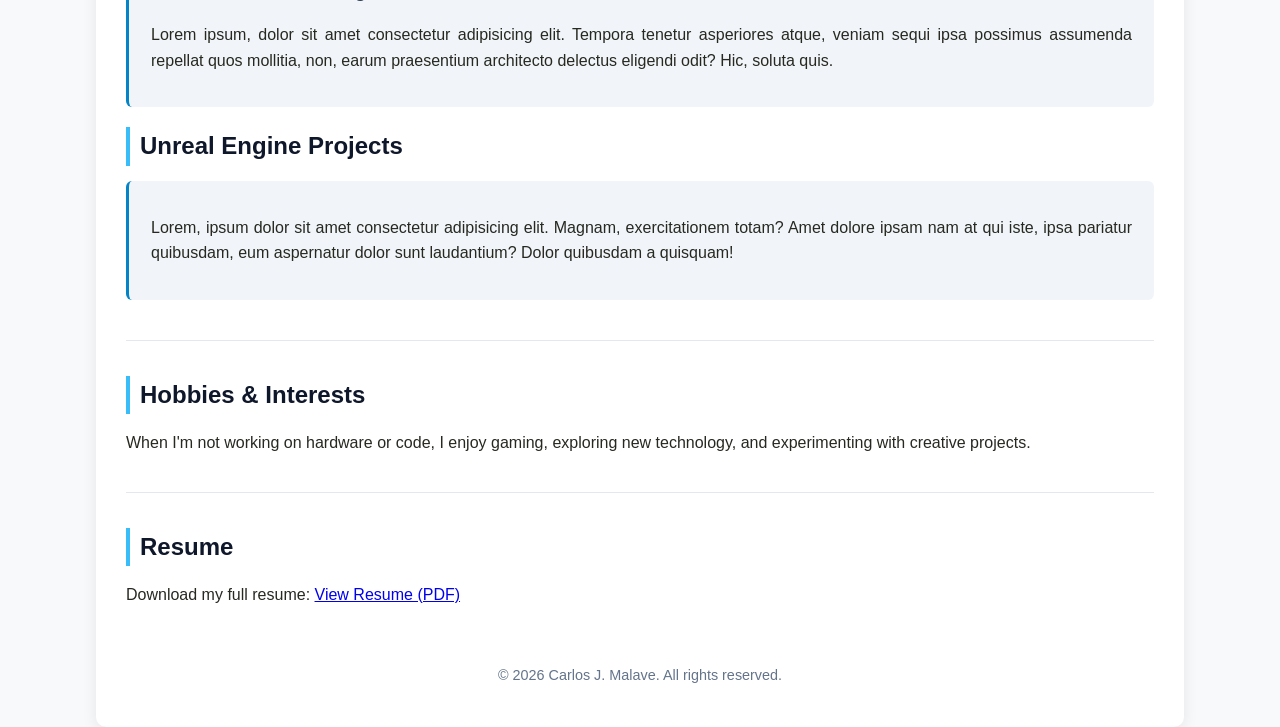
==== commit 114d0a50: "Seperated Contacts to another page" ====
--- a/index.html
+++ b/index.html
@@ -4,8 +4,9 @@
 <head>
     <meta charset="UTF-8">
     <meta name="viewport" content="width=device-width, initial-scale=1.0">
+    <link rel="stylesheet" type="text/css" media="screen" href="style.css">
+
     <title>Carlos J. Malave - Electrical Engineer</title>
-    <link rel="stylesheet" type="text/css" media="screen" href="style.css">
 
 </head>
 <body>
@@ -17,14 +18,14 @@
                 <li class="color-box"><a href="#about">     About       </a></li>
                 <li class="color-box"><a href="#skills">    Skills      </a></li>
                 <li class="color-box"><a href="#experience">Experience  </a></li>
-                <li class="color-box"><a href="#Education"> Education   </a></li>
+                <li class="color-box"><a href="#education"> Education   </a></li>
                 <li class="color-box"><a href="#professional">Professional      </a></li>
                 <li class="color-box"><a href="#projects">  Projects    </a></li>
                 <li class="color-box"><a href="#hobbies">   Hobbies     </a></li>
                 <li class="color-box"><a href="#resume">    Resume      </a></li>
-                <li class="color-box"><a href="#contact">   Contact     </a></li>
                 <!-- External links -->
                 <li class="color-box"><a href="art.html">   Art and Creative    </a></li>
+                <li class="color-box"><a href="contact.html">   Contact     </a></li>
             </ul>
         </nav>
     </header>
@@ -118,29 +119,14 @@
                 <h2>Resume</h2>
                 <p>Download my full resume: <a href="files/Carlos J. Malave Resume.pdf" target="_blank" rel="noopener noreferrer">View Resume (PDF)</a></p> <!-- Do not use leading "/" -->
             </section>
+         </main>
 
-            <section id="contact">
-                <h2>Contact Me</h2>
-                <p>You can reach me with the form below. Just sent me anything!</p>
-                <!-- add a contact form -->
-                <form action="https://formsubmit.co/el/libeje" method="POST" enctype="multipart/form-data">
-                    <input type="hidden" name="_captcha" value="false">
-                    <label for="email">Email:</label><br>
-                    <input type="email" id="email" name="email" required><br>
-                    <label for="name">Name:</label><br>
-                    <input type="text" id="name" name="name" required><br><br>
-                    <label for="message">Your message:</label><br>
-                    <textarea id="message" name="message" rows ="5" cols ="22" required></textarea><br><br>
-                    <button type="submit">Submit</button>
-               </form>
-            </section>
-         </main>
          <footer>
             &copy; 2026 Carlos J. Malave. All rights reserved.
          </footer>
+
     </div> <!-- container ends -->
 
-    <!-- not used -->
     <script src="script.js"></script>
 </body>
 </html>
--- a/style.css
+++ b/style.css
@@ -16,7 +16,7 @@
     margin: 0;
     padding: 0;
     background-color: #f8f9fa;
-    color: #212529;
+    color: #272921;
     line-height: 1.6;
     /* Fade-in setup */
     opacity: 0;
@@ -37,11 +37,12 @@
 .container {
     width: 85%;
     max-width: 1100px;
-    margin: 30px auto;
+    margin: 0px auto;
     padding: 30px;
     background-color: #ffffff;
     box-shadow: 0 4px 15px rgba(0, 0, 0, 0.08);
-    border-radius: 8px;
+    border-radius: 10px;
+    text-align: justify;
 }
 
 /* Header & Navigation */
@@ -60,7 +61,7 @@
     padding-top: 15px;
     background-color: #1e293b;
     color: #ffffff;
-    border-radius: 6px;
+    border-radius: 10px;
     box-shadow: 0 2px 10px rgba(0, 0, 0, 0.15);
 }
 
@@ -160,6 +161,11 @@
 }
 
 /* Contact Form Styling */
+#contact {
+    display: grid;
+    justify-content: center;
+}
+
 form {
     max-width: 600px;
 }
